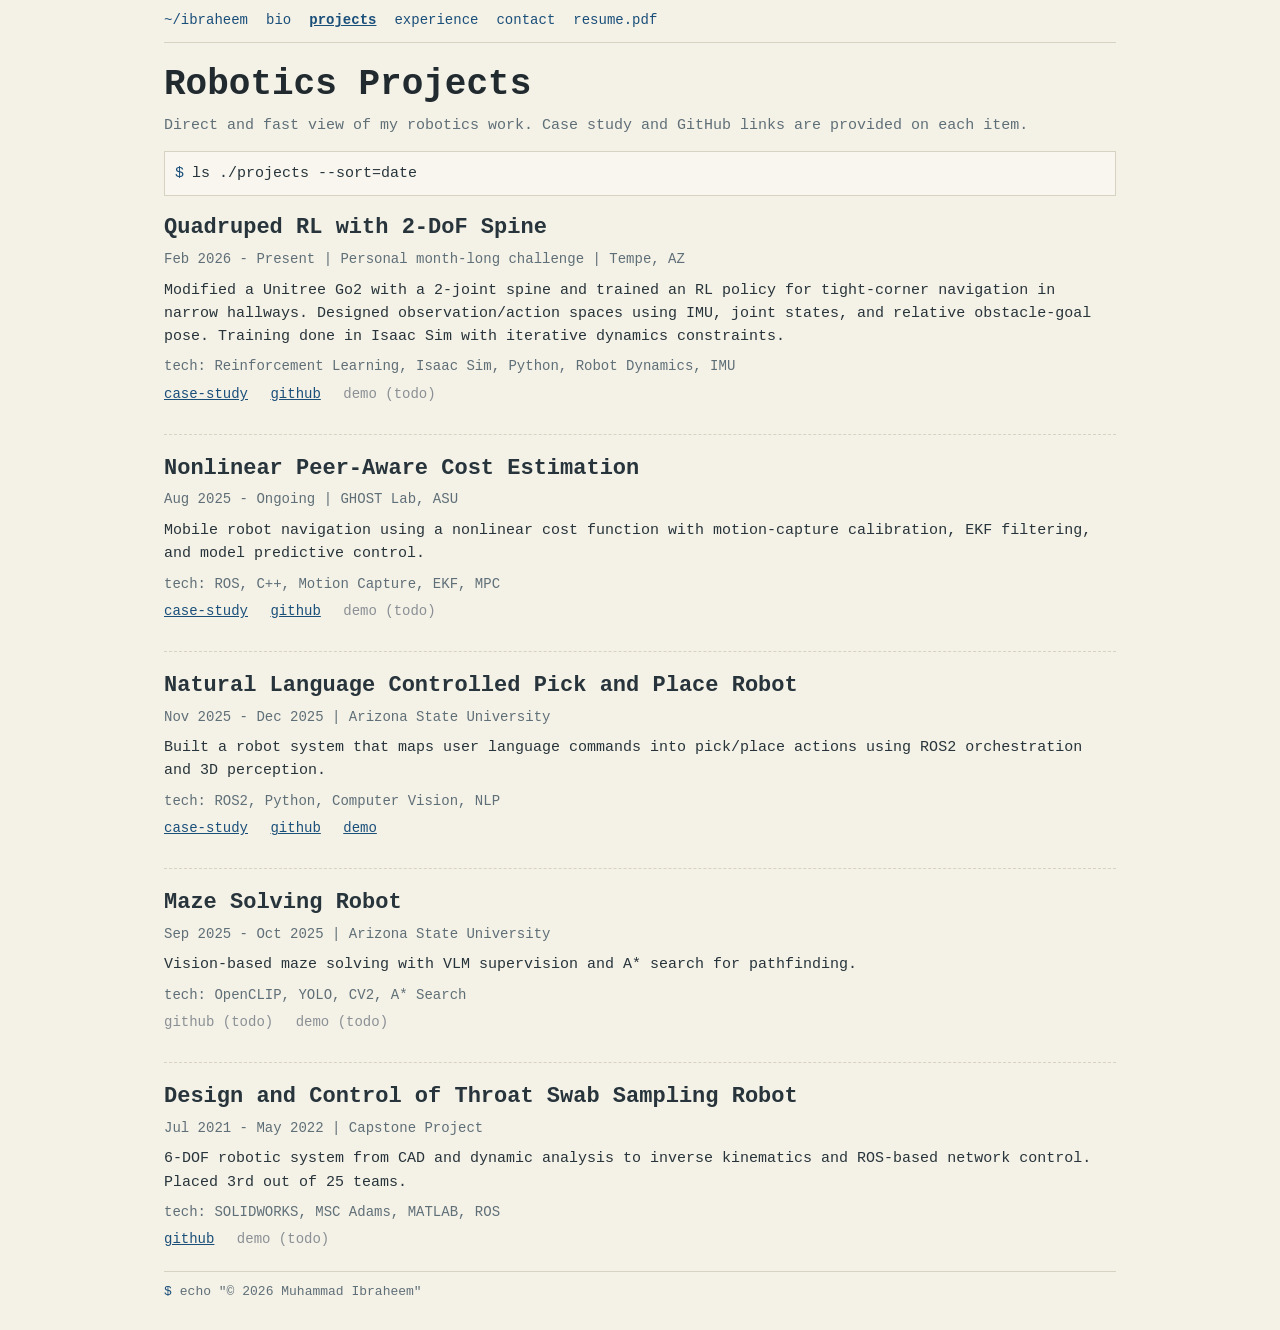
==== projects/index.html @ 0179cc56 "Add real GitHub and demo links for robotics projects" ====
<!DOCTYPE html>
<html lang="en">
<head>
    <meta charset="UTF-8">
    <meta name="viewport" content="width=device-width, initial-scale=1.0">
    <title>Projects | Muhammad Ibraheem</title>
    <meta name="description" content="Robotics projects by Muhammad Ibraheem with direct links to case studies and GitHub.">
    <meta name="author" content="Muhammad Ibraheem">
    <meta name="robots" content="index,follow">
    <link rel="canonical" href="https://ibraheem-111.github.io/projects/">
    <meta property="og:title" content="Projects | Muhammad Ibraheem">
    <meta property="og:description" content="Direct overview of robotics projects with case studies and GitHub links.">
    <meta property="og:type" content="website">
    <meta property="og:url" content="https://ibraheem-111.github.io/projects/">
    <meta property="og:image" content="https://ibraheem-111.github.io/ibraheem.jpg">
    <meta name="twitter:card" content="summary_large_image">
    <meta name="twitter:title" content="Projects | Muhammad Ibraheem">
    <meta name="twitter:description" content="Direct overview of robotics projects with case studies and GitHub links.">
    <meta name="twitter:image" content="https://ibraheem-111.github.io/ibraheem.jpg">
    <link rel="stylesheet" href="/styles.css">
    <!-- GoatCounter Analytics -->
    <script data-goatcounter="https://ibraheem-111.goatcounter.com/count" async src="//gc.zgo.at/count.js"></script>
</head>
<body>
    <a href="#mainContent" class="skip-to-content">Skip to main content</a>
    <div class="layout">
        <nav class="top-nav" aria-label="Main navigation">
            <a href="/">~/ibraheem</a>
            <a href="/bio.html">bio</a>
            <a href="/projects/" aria-current="page">projects</a>
            <a href="/experience.html">experience</a>
            <a href="/contact.html">contact</a>
            <a href="/resume.pdf" download>resume.pdf</a>
        </nav>

        <main id="mainContent">
            <h1>Robotics Projects</h1>
            <p class="lead">Direct and fast view of my robotics work. Case study and GitHub links are provided on each item.</p>

            <div class="block"><span class="prompt">$</span>ls ./projects --sort=date</div>

            <section class="project" aria-labelledby="quadruped-title">
                <h2 id="quadruped-title">Quadruped RL with 2-DoF Spine</h2>
                <p class="meta">Feb 2026 - Present | Personal month-long challenge | Tempe, AZ</p>
                <p class="desc">Modified a Unitree Go2 with a 2-joint spine and trained an RL policy for tight-corner navigation in narrow hallways. Designed observation/action spaces using IMU, joint states, and relative obstacle-goal pose. Training done in Isaac Sim with iterative dynamics constraints.</p>
                <p class="tags">tech: Reinforcement Learning, Isaac Sim, Python, Robot Dynamics, IMU</p>
                <p class="links">
                    <a href="/projects/quadruped-rl-2dof-spine.html">case-study</a>
                    <a href="https://github.com/ibraheem-111/quadruped-spine-link" target="_blank" rel="noopener noreferrer">github</a>
                    <span class="disabled">demo (todo)</span>
                </p>
            </section>

            <section class="project" aria-labelledby="nonlinear-title">
                <h2 id="nonlinear-title">Nonlinear Peer-Aware Cost Estimation</h2>
                <p class="meta">Aug 2025 - Ongoing | GHOST Lab, ASU</p>
                <p class="desc">Mobile robot navigation using a nonlinear cost function with motion-capture calibration, EKF filtering, and model predictive control.</p>
                <p class="tags">tech: ROS, C++, Motion Capture, EKF, MPC</p>
                <p class="links">
                    <a href="/projects/nonlinear-peer-aware-cost-estimation.html">case-study</a>
                    <a href="https://github.com/YousefSoltanian/intent_comm_ros2_ws/tree/main/src" target="_blank" rel="noopener noreferrer">github</a>
                    <span class="disabled">demo (todo)</span>
                </p>
            </section>

            <section class="project" aria-labelledby="nlpp-title">
                <h2 id="nlpp-title">Natural Language Controlled Pick and Place Robot</h2>
                <p class="meta">Nov 2025 - Dec 2025 | Arizona State University</p>
                <p class="desc">Built a robot system that maps user language commands into pick/place actions using ROS2 orchestration and 3D perception.</p>
                <p class="tags">tech: ROS2, Python, Computer Vision, NLP</p>
                <p class="links">
                    <a href="/projects/nl-pick-and-place.html">case-study</a>
                    <a href="https://github.com/ibraheem-111/ras545-final" target="_blank" rel="noopener noreferrer">github</a>
                    <a href="https://youtu.be/O5aPdSGbs1w" target="_blank" rel="noopener noreferrer">demo</a>
                </p>
            </section>

            <section class="project" aria-labelledby="maze-title">
                <h2 id="maze-title">Maze Solving Robot</h2>
                <p class="meta">Sep 2025 - Oct 2025 | Arizona State University</p>
                <p class="desc">Vision-based maze solving with VLM supervision and A* search for pathfinding.</p>
                <p class="tags">tech: OpenCLIP, YOLO, CV2, A* Search</p>
                <p class="links">
                    <span class="disabled">github (todo)</span>
                    <span class="disabled">demo (todo)</span>
                </p>
            </section>

            <section class="project" aria-labelledby="swab-title">
                <h2 id="swab-title">Design and Control of Throat Swab Sampling Robot</h2>
                <p class="meta">Jul 2021 - May 2022 | Capstone Project</p>
                <p class="desc">6-DOF robotic system from CAD and dynamic analysis to inverse kinematics and ROS-based network control. Placed 3rd out of 25 teams.</p>
                <p class="tags">tech: SOLIDWORKS, MSC Adams, MATLAB, ROS</p>
                <p class="links">
                    <a href="https://github.com/ibraheem-111/Design-and-Control-of-Throat-Swab-Sampling-Robot" target="_blank" rel="noopener noreferrer">github</a>
                    <span class="disabled">demo (todo)</span>
                </p>
            </section>
        </main>

        <footer>
            <div><span class="prompt">$</span>echo "© 2026 Muhammad Ibraheem"</div>
        </footer>
    </div>
</body>
</html>
---- styles.css ----
:root {
    --bg: #f4f1e6;
    --panel: #f8f6ee;
    --text: #27343b;
    --muted: #5f6f78;
    --link: #1a4f7a;
    --border: #d8d2c2;
}

* {
    box-sizing: border-box;
}

html,
body {
    margin: 0;
    padding: 0;
}

body {
    font-family: "Courier New", Courier, monospace;
    background: var(--bg);
    color: var(--text);
    line-height: 1.55;
    font-size: 15px;
}

.layout {
    max-width: 980px;
    margin: 0 auto;
    padding: 0 14px 28px;
}

.top-nav {
    border-bottom: 1px solid var(--border);
    padding: 10px 0;
    font-size: 14px;
    display: flex;
    flex-wrap: wrap;
    gap: 18px;
}

.top-nav a {
    color: var(--link);
    text-decoration: none;
}

.top-nav a:hover,
.top-nav a:focus-visible {
    text-decoration: underline;
}

.top-nav a[aria-current="page"] {
    text-decoration: underline;
    font-weight: 700;
}

.skip-to-content {
    position: absolute;
    left: -9999px;
    top: auto;
    width: 1px;
    height: 1px;
    overflow: hidden;
}

.skip-to-content:focus {
    left: 10px;
    top: 10px;
    width: auto;
    height: auto;
    background: var(--panel);
    border: 1px solid var(--border);
    color: var(--text);
    padding: 6px 10px;
    z-index: 1000;
}

.prompt {
    color: var(--link);
    margin-right: 8px;
}

h1 {
    margin: 20px 0 8px;
    font-size: 36px;
    line-height: 1.2;
    color: #202a2f;
}

h2 {
    margin: 18px 0 6px;
    font-size: 22px;
    line-height: 1.3;
}

h3 {
    margin: 12px 0 4px;
    font-size: 18px;
    line-height: 1.3;
}

.lead {
    margin: 0 0 14px;
    color: var(--muted);
}

.block {
    margin: 14px 0;
    border: 1px solid var(--border);
    background: var(--panel);
    padding: 10px;
}

.project,
.entry {
    margin: 16px 0 20px;
    padding-bottom: 14px;
    border-bottom: 1px dashed var(--border);
}

.project:last-child,
.entry:last-child {
    border-bottom: 0;
    padding-bottom: 0;
}

.profile-entry {
    display: flex;
    gap: 16px;
    align-items: flex-start;
}

.profile-photo {
    width: 150px;
    height: 190px;
    object-fit: cover;
    border: 1px solid var(--border);
    flex-shrink: 0;
}

.meta {
    margin: 0 0 8px;
    color: var(--muted);
    font-size: 14px;
}

.desc {
    margin: 0 0 8px;
}

.tags {
    margin: 6px 0;
    color: var(--muted);
    font-size: 14px;
}

.links {
    margin-top: 6px;
    font-size: 14px;
}

.links a {
    color: var(--link);
    margin-right: 14px;
}

.links .disabled {
    color: #8a9095;
    text-decoration: none;
    cursor: default;
    margin-right: 14px;
}

.list {
    margin: 8px 0;
    padding-left: 20px;
}

.list li {
    margin-bottom: 6px;
}

footer {
    border-top: 1px solid var(--border);
    margin-top: 18px;
    padding-top: 10px;
    color: var(--muted);
    font-size: 13px;
}

@media (max-width: 768px) {
    h1 {
        font-size: 30px;
    }

    .layout {
        padding: 0 10px 24px;
    }

    .top-nav {
        gap: 12px;
    }

    .profile-entry {
        flex-direction: column;
    }

    .profile-photo {
        width: 130px;
        height: 165px;
    }
}

@media (prefers-reduced-motion: reduce) {
    *,
    *::before,
    *::after {
        animation-duration: 0.01ms !important;
        animation-iteration-count: 1 !important;
        transition-duration: 0.01ms !important;
        scroll-behavior: auto !important;
    }
}
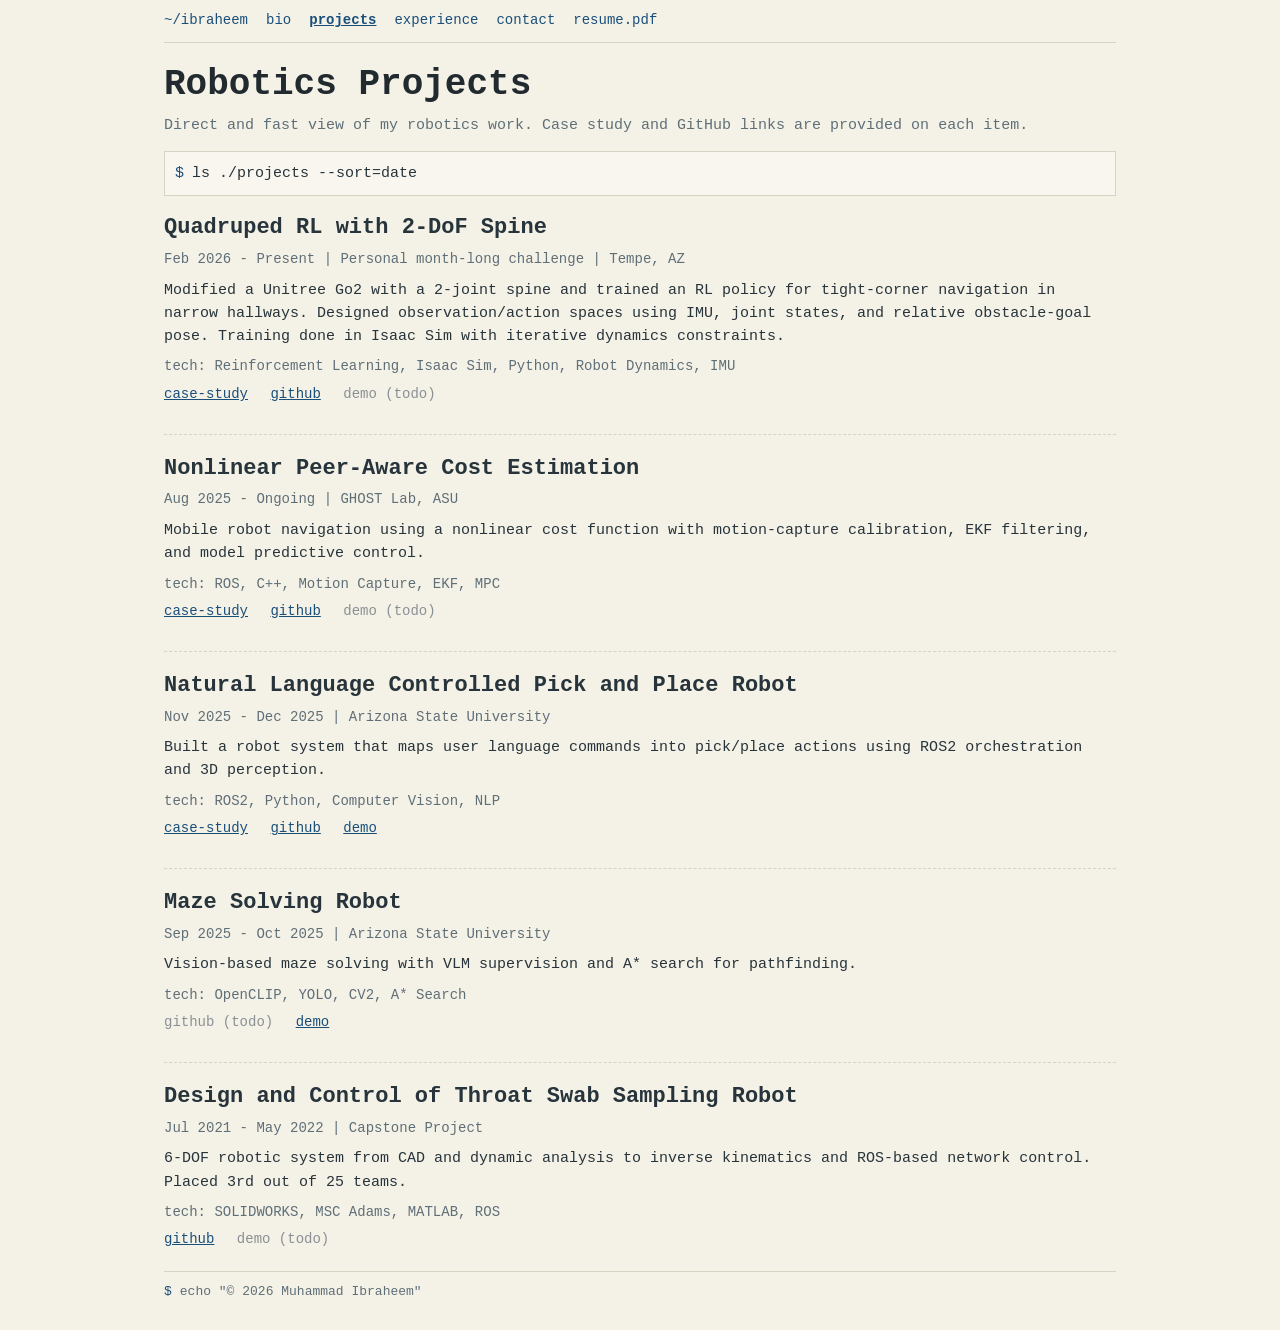
==== commit 5ee7d489: "Add maze solving robot LinkedIn demo link" ====
--- a/projects/index.html
+++ b/projects/index.html
@@ -82,7 +82,7 @@
                 <p class="tags">tech: OpenCLIP, YOLO, CV2, A* Search</p>
                 <p class="links">
                     <span class="disabled">github (todo)</span>
-                    <span class="disabled">demo (todo)</span>
+                    <a href="https://www.linkedin.com/posts/muhammad-ibraheem-robotics_a-few-weeks-ago-i-programmed-this-robot-ugcPost-7403331270530965504-ETrW?utm_source=share&utm_medium=member_desktop&rcm=ACoAACSr9K8B1elJvjcX5cQr2xw1U8Rp2z8egsg" target="_blank" rel="noopener noreferrer">demo</a>
                 </p>
             </section>
 
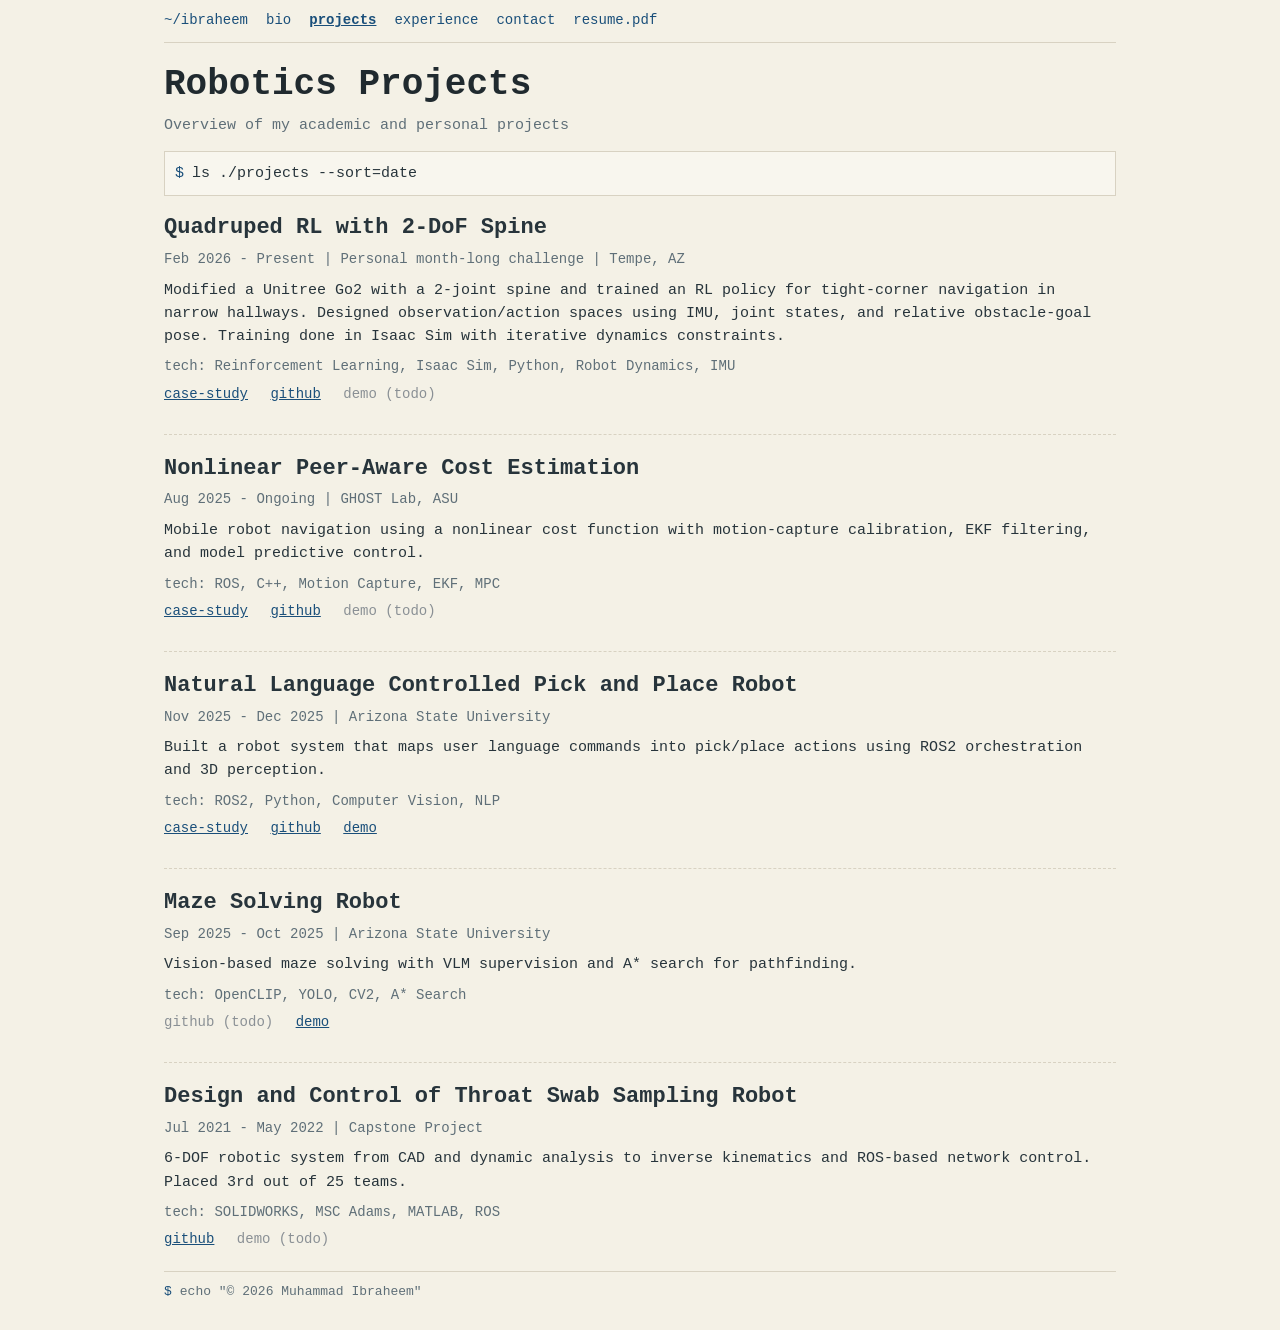
==== commit 48368908: "Update projects overview lead text" ====
--- a/projects/index.html
+++ b/projects/index.html
@@ -35,7 +35,7 @@
 
         <main id="mainContent">
             <h1>Robotics Projects</h1>
-            <p class="lead">Direct and fast view of my robotics work. Case study and GitHub links are provided on each item.</p>
+            <p class="lead">Overview of my academic and personal projects</p>
 
             <div class="block"><span class="prompt">$</span>ls ./projects --sort=date</div>
 
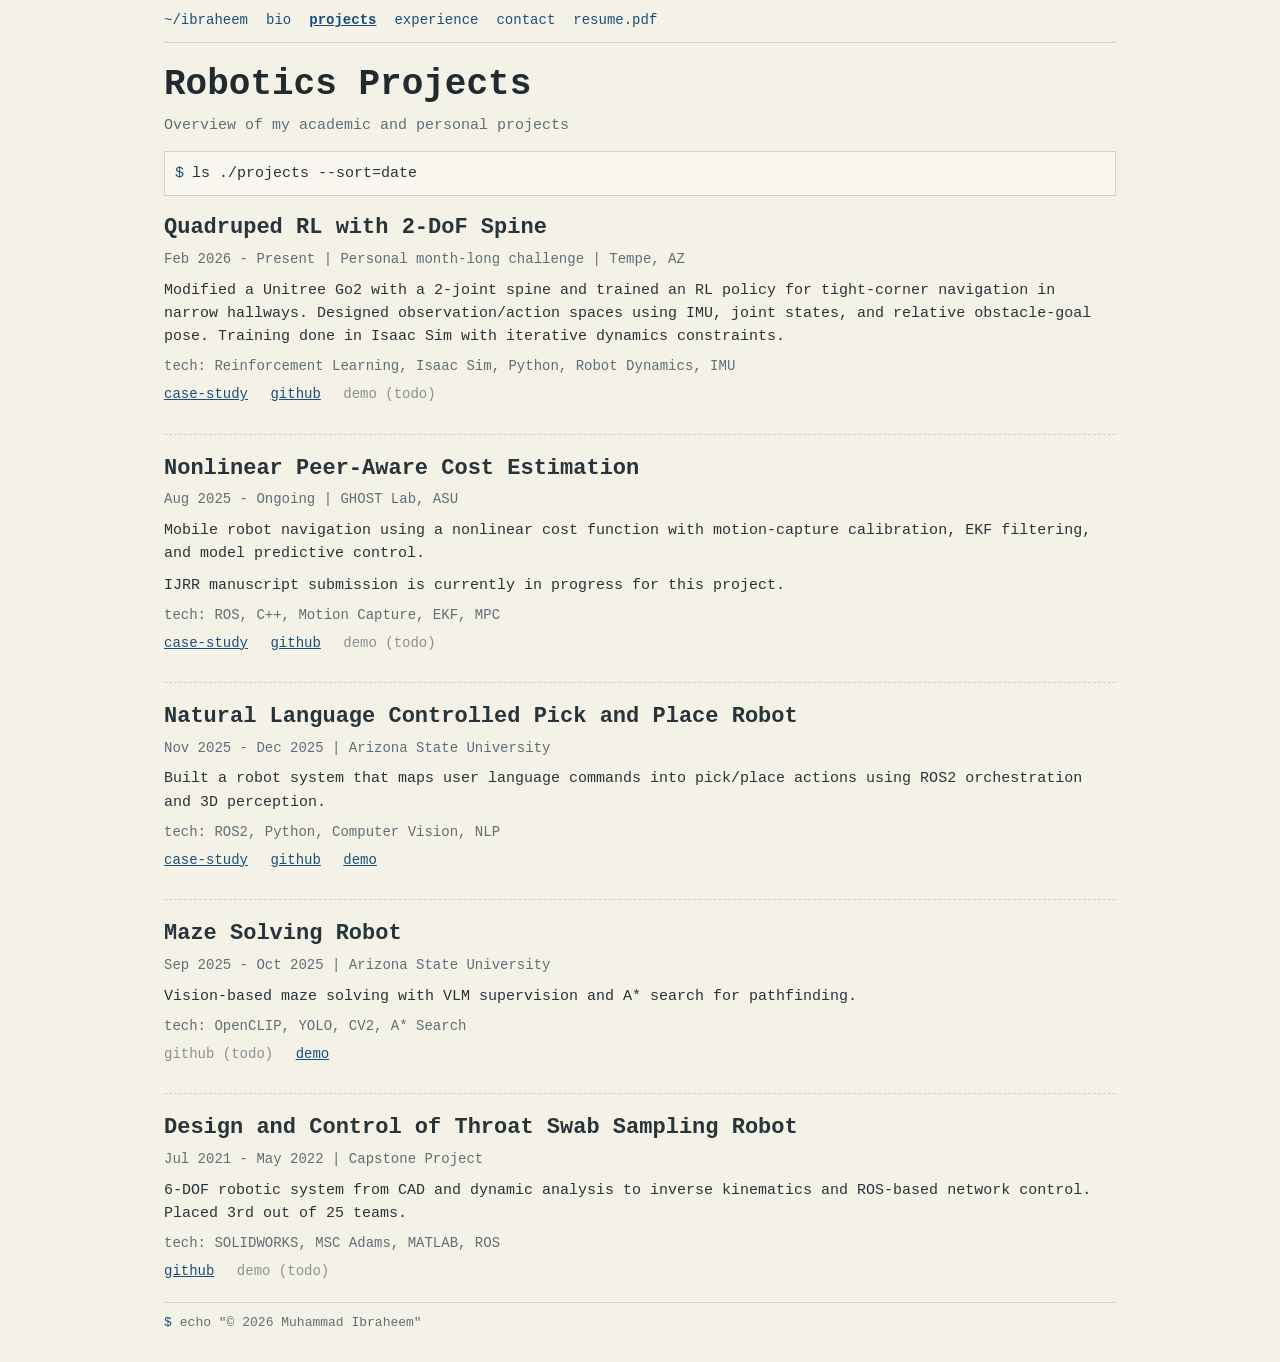
==== commit f50b2d90: "Add IJRR submission-in-progress note for nonlinear project" ====
--- a/projects/index.html
+++ b/projects/index.html
@@ -55,6 +55,7 @@
                 <h2 id="nonlinear-title">Nonlinear Peer-Aware Cost Estimation</h2>
                 <p class="meta">Aug 2025 - Ongoing | GHOST Lab, ASU</p>
                 <p class="desc">Mobile robot navigation using a nonlinear cost function with motion-capture calibration, EKF filtering, and model predictive control.</p>
+                <p class="desc">IJRR manuscript submission is currently in progress for this project.</p>
                 <p class="tags">tech: ROS, C++, Motion Capture, EKF, MPC</p>
                 <p class="links">
                     <a href="/projects/nonlinear-peer-aware-cost-estimation.html">case-study</a>
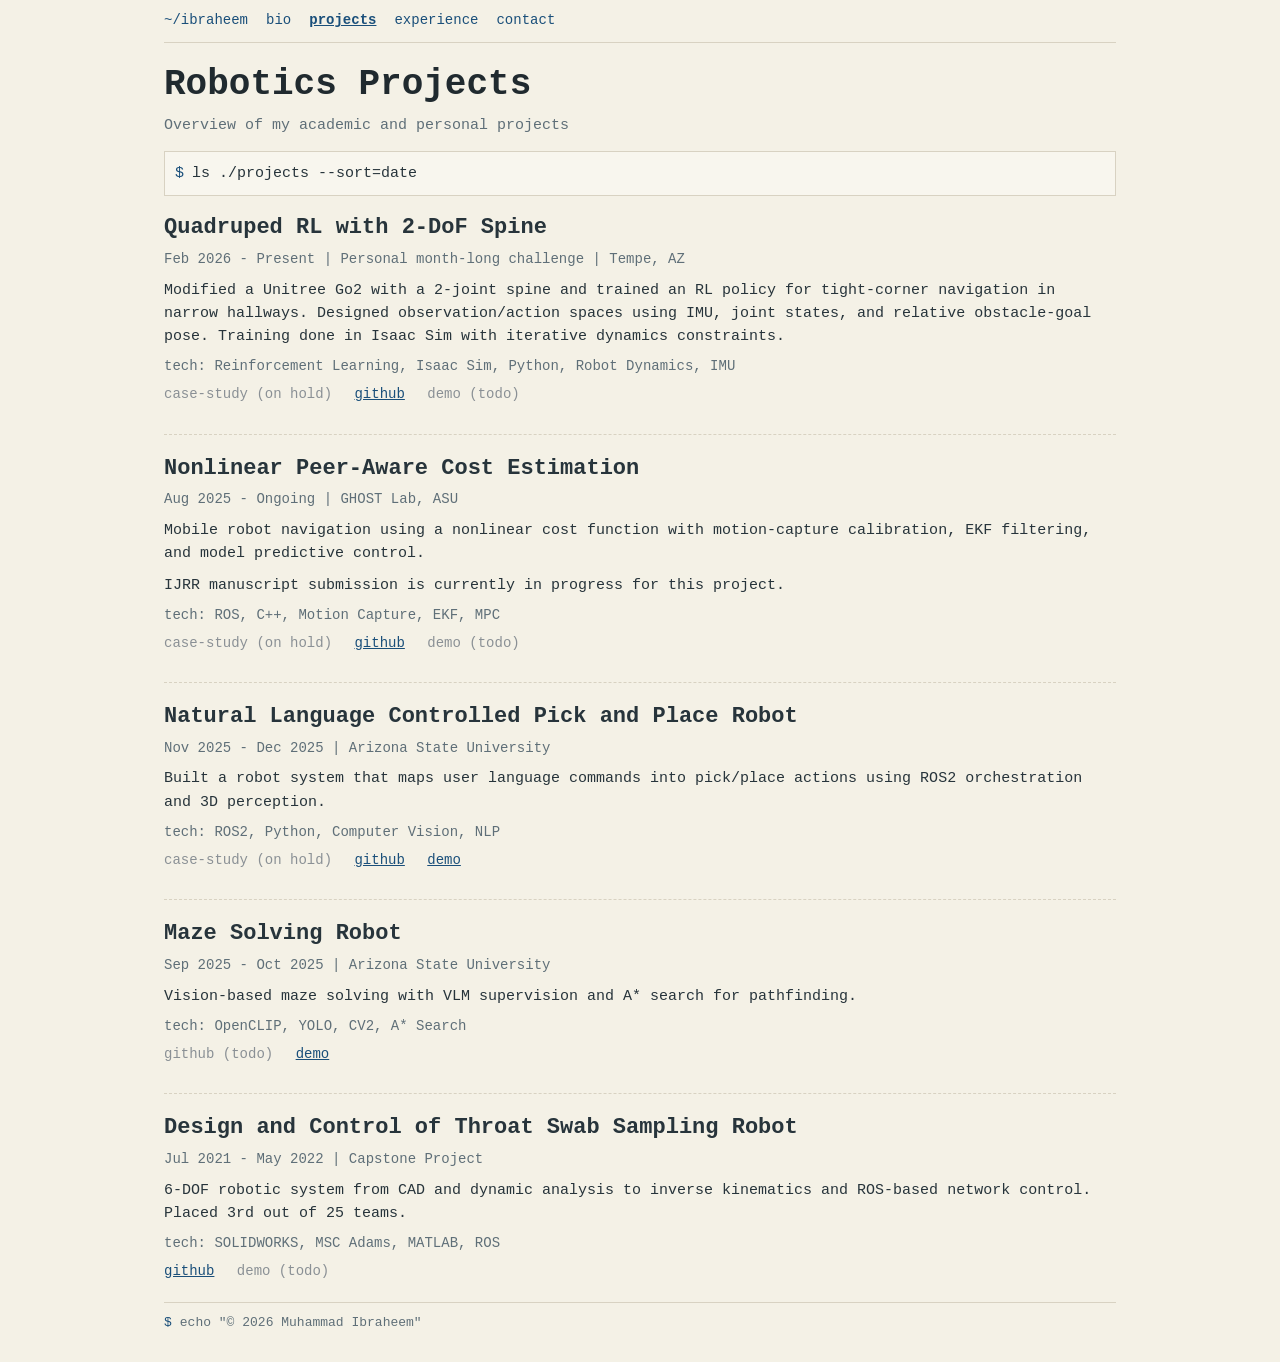
==== commit dee6c47c: "Finalize portfolio cleanup, contact privacy updates, and favicon/image fixes" ====
--- a/projects/index.html
+++ b/projects/index.html
@@ -12,11 +12,13 @@
     <meta property="og:description" content="Direct overview of robotics projects with case studies and GitHub links.">
     <meta property="og:type" content="website">
     <meta property="og:url" content="https://ibraheem-111.github.io/projects/">
-    <meta property="og:image" content="https://ibraheem-111.github.io/ibraheem.jpg">
+    <meta property="og:image" content="https://ibraheem-111.github.io/ibraheem-coit-tower.jpeg">
     <meta name="twitter:card" content="summary_large_image">
     <meta name="twitter:title" content="Projects | Muhammad Ibraheem">
     <meta name="twitter:description" content="Direct overview of robotics projects with case studies and GitHub links.">
-    <meta name="twitter:image" content="https://ibraheem-111.github.io/ibraheem.jpg">
+    <meta name="twitter:image" content="https://ibraheem-111.github.io/ibraheem-coit-tower.jpeg">
+    <link rel="icon" type="image/svg+xml" href="/favicon.svg">
+    <link rel="shortcut icon" href="/favicon.svg">
     <link rel="stylesheet" href="/styles.css">
     <!-- GoatCounter Analytics -->
     <script data-goatcounter="https://ibraheem-111.goatcounter.com/count" async src="//gc.zgo.at/count.js"></script>
@@ -30,7 +32,6 @@
             <a href="/projects/" aria-current="page">projects</a>
             <a href="/experience.html">experience</a>
             <a href="/contact.html">contact</a>
-            <a href="/resume.pdf" download>resume.pdf</a>
         </nav>
 
         <main id="mainContent">
@@ -45,7 +46,7 @@
                 <p class="desc">Modified a Unitree Go2 with a 2-joint spine and trained an RL policy for tight-corner navigation in narrow hallways. Designed observation/action spaces using IMU, joint states, and relative obstacle-goal pose. Training done in Isaac Sim with iterative dynamics constraints.</p>
                 <p class="tags">tech: Reinforcement Learning, Isaac Sim, Python, Robot Dynamics, IMU</p>
                 <p class="links">
-                    <a href="/projects/quadruped-rl-2dof-spine.html">case-study</a>
+                    <span class="disabled">case-study (on hold)</span>
                     <a href="https://github.com/ibraheem-111/quadruped-spine-link" target="_blank" rel="noopener noreferrer">github</a>
                     <span class="disabled">demo (todo)</span>
                 </p>
@@ -58,7 +59,7 @@
                 <p class="desc">IJRR manuscript submission is currently in progress for this project.</p>
                 <p class="tags">tech: ROS, C++, Motion Capture, EKF, MPC</p>
                 <p class="links">
-                    <a href="/projects/nonlinear-peer-aware-cost-estimation.html">case-study</a>
+                    <span class="disabled">case-study (on hold)</span>
                     <a href="https://github.com/YousefSoltanian/intent_comm_ros2_ws/tree/main/src" target="_blank" rel="noopener noreferrer">github</a>
                     <span class="disabled">demo (todo)</span>
                 </p>
@@ -70,7 +71,7 @@
                 <p class="desc">Built a robot system that maps user language commands into pick/place actions using ROS2 orchestration and 3D perception.</p>
                 <p class="tags">tech: ROS2, Python, Computer Vision, NLP</p>
                 <p class="links">
-                    <a href="/projects/nl-pick-and-place.html">case-study</a>
+                    <span class="disabled">case-study (on hold)</span>
                     <a href="https://github.com/ibraheem-111/ras545-final" target="_blank" rel="noopener noreferrer">github</a>
                     <a href="https://youtu.be/O5aPdSGbs1w" target="_blank" rel="noopener noreferrer">demo</a>
                 </p>
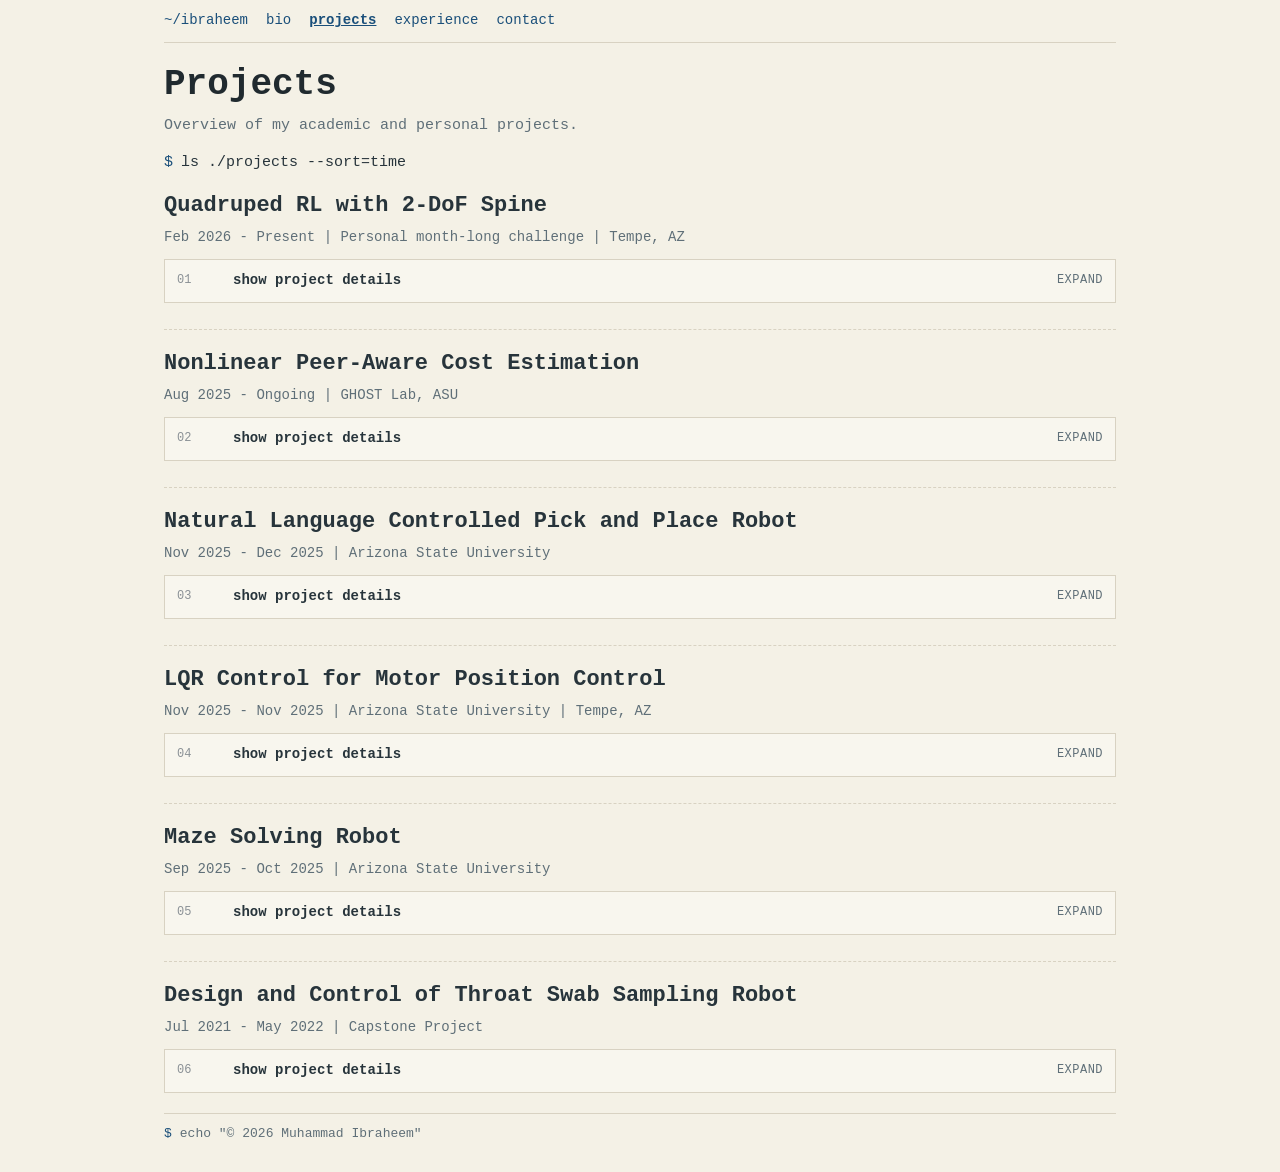
==== commit 047f50ef: "bash now looks better" ====
--- a/projects/index.html
+++ b/projects/index.html
@@ -35,68 +35,160 @@
         </nav>
 
         <main id="mainContent">
-            <h1>Robotics Projects</h1>
-            <p class="lead">Overview of my academic and personal projects</p>
-
-            <div class="block"><span class="prompt">$</span>ls ./projects --sort=date</div>
+            <h1>Projects</h1>
+            <p class="lead">Overview of my academic and personal projects.</p>
+
+            <div class="block"><span class="prompt">$</span>ls ./projects --sort=time</div>
 
             <section class="project" aria-labelledby="quadruped-title">
                 <h2 id="quadruped-title">Quadruped RL with 2-DoF Spine</h2>
                 <p class="meta">Feb 2026 - Present | Personal month-long challenge | Tempe, AZ</p>
-                <p class="desc">Modified a Unitree Go2 with a 2-joint spine and trained an RL policy for tight-corner navigation in narrow hallways. Designed observation/action spaces using IMU, joint states, and relative obstacle-goal pose. Training done in Isaac Sim with iterative dynamics constraints.</p>
-                <p class="tags">tech: Reinforcement Learning, Isaac Sim, Python, Robot Dynamics, IMU</p>
-                <p class="links">
-                    <span class="disabled">case-study (on hold)</span>
-                    <a href="https://github.com/ibraheem-111/quadruped-spine-link" target="_blank" rel="noopener noreferrer">github</a>
-                    <span class="disabled">demo (todo)</span>
-                </p>
+                <details class="project-details project-toggle">
+                    <summary>
+                        <span class="toggle-num">01</span>
+                        <span class="toggle-title">show project details</span>
+                        <span class="toggle-meta">expand</span>
+                    </summary>
+                    <p class="desc">Modified a Unitree Go2 with a 2-joint spine and trained an RL policy for tight-corner navigation in narrow hallways. Designed observation/action spaces using IMU, joint states, and relative obstacle-goal pose. Training done in Isaac Sim with iterative dynamics constraints.</p>
+                    <p class="tags">tech: Reinforcement Learning, Isaac Sim, Python, Robot Dynamics, IMU</p>
+                    <ul class="list">
+                        <li>Trained a locomotion policy for a Unitree Go2 quadruped under challenging terrain conditions.</li>
+                        <li>Designed observation and action spaces using IMU, joint states, and relative obstacle-goal pose.</li>
+                        <li>Iteratively tuned rewards and simulation constraints for robust tight-corner and hallway navigation.</li>
+                    </ul>
+                    <p class="links">
+                        <span class="disabled">case-study (on hold)</span>
+                        <a href="https://github.com/ibraheem-111/quadruped-spine-link" target="_blank" rel="noopener noreferrer">github</a>
+                        <span class="disabled">demo (todo)</span>
+                    </p>
+                </details>
             </section>
 
             <section class="project" aria-labelledby="nonlinear-title">
                 <h2 id="nonlinear-title">Nonlinear Peer-Aware Cost Estimation</h2>
                 <p class="meta">Aug 2025 - Ongoing | GHOST Lab, ASU</p>
-                <p class="desc">Mobile robot navigation using a nonlinear cost function with motion-capture calibration, EKF filtering, and model predictive control.</p>
-                <p class="desc">IJRR manuscript submission is currently in progress for this project.</p>
-                <p class="tags">tech: ROS, C++, Motion Capture, EKF, MPC</p>
-                <p class="links">
-                    <span class="disabled">case-study (on hold)</span>
-                    <a href="https://github.com/YousefSoltanian/intent_comm_ros2_ws/tree/main/src" target="_blank" rel="noopener noreferrer">github</a>
-                    <span class="disabled">demo (todo)</span>
-                </p>
+                <details class="project-details project-toggle">
+                    <summary>
+                        <span class="toggle-num">02</span>
+                        <span class="toggle-title">show project details</span>
+                        <span class="toggle-meta">expand</span>
+                    </summary>
+                    <p class="desc">Mobile robot navigation using a nonlinear cost function with motion-capture calibration, EKF filtering, and model predictive control.</p>
+                    <p class="desc">IJRR manuscript submission is currently in progress for this project.</p>
+                    <p class="tags">tech: ROS, C++, Motion Capture, EKF, MPC</p>
+                    <ul class="list">
+                        <li>Programmed a mobile robot to move based on a nonlinear peer-aware cost function.</li>
+                        <li>Calibrated motion capture to estimate real-time positions of rigid bodies.</li>
+                        <li>Developed ROS nodes in C++ for real-time control and feedback collection.</li>
+                        <li>Used Extended Kalman Filter to reduce motion-capture noise.</li>
+                        <li>Applied Model Predictive Control for trajectory planning and robot motion control.</li>
+                        <li>Integrated Bayesian intent inference for belief-aware decision making.</li>
+                    </ul>
+                    <p class="links">
+                        <span class="disabled">case-study (on hold)</span>
+                        <a href="https://github.com/YousefSoltanian/intent_comm_ros2_ws/tree/main/src" target="_blank" rel="noopener noreferrer">github</a>
+                        <span class="disabled">demo (todo)</span>
+                    </p>
+                </details>
             </section>
 
             <section class="project" aria-labelledby="nlpp-title">
                 <h2 id="nlpp-title">Natural Language Controlled Pick and Place Robot</h2>
                 <p class="meta">Nov 2025 - Dec 2025 | Arizona State University</p>
-                <p class="desc">Built a robot system that maps user language commands into pick/place actions using ROS2 orchestration and 3D perception.</p>
-                <p class="tags">tech: ROS2, Python, Computer Vision, NLP</p>
-                <p class="links">
-                    <span class="disabled">case-study (on hold)</span>
-                    <a href="https://github.com/ibraheem-111/ras545-final" target="_blank" rel="noopener noreferrer">github</a>
-                    <a href="https://youtu.be/O5aPdSGbs1w" target="_blank" rel="noopener noreferrer">demo</a>
-                </p>
+                <details class="project-details project-toggle">
+                    <summary>
+                        <span class="toggle-num">03</span>
+                        <span class="toggle-title">show project details</span>
+                        <span class="toggle-meta">expand</span>
+                    </summary>
+                    <p class="desc">Built a robot system that maps user language commands into pick/place actions using ROS2 orchestration and 3D perception.</p>
+                    <p class="tags">tech: ROS2, Python, Computer Vision, NLP</p>
+                    <ul class="list">
+                        <li>Programmed a robot to pick and place colored and sized blocks based on user instructions.</li>
+                        <li>Created a ROS2 orchestrator node to delegate tasks using ROS2 actions.</li>
+                        <li>Implemented stereo perception for object size, color, and depth estimation.</li>
+                        <li>Added retry and verification loops for failed manipulations.</li>
+                    </ul>
+                    <p class="links">
+                        <span class="disabled">case-study (on hold)</span>
+                        <a href="https://github.com/ibraheem-111/ras545-final" target="_blank" rel="noopener noreferrer">github</a>
+                        <a href="https://youtu.be/O5aPdSGbs1w" target="_blank" rel="noopener noreferrer">demo</a>
+                    </p>
+                </details>
+            </section>
+
+            <section class="project" aria-labelledby="lqr-title">
+                <h2 id="lqr-title">LQR Control for Motor Position Control</h2>
+                <p class="meta">Nov 2025 - Nov 2025 | Arizona State University | Tempe, AZ</p>
+                <details class="project-details project-toggle">
+                    <summary>
+                        <span class="toggle-num">04</span>
+                        <span class="toggle-title">show project details</span>
+                        <span class="toggle-meta">expand</span>
+                    </summary>
+                    <p class="desc">Built and evaluated LQR-based controllers for motor position control and disturbance-robust cart-pole stabilization.</p>
+                    <p class="tags">tech: SIMULINK, Arduino, ROS2, Gazebo, LQR, State Feedback, IIR Filtering</p>
+                    <ul class="list">
+                        <li>Built an LQR position controller in SIMULINK and ported it to Arduino.</li>
+                        <li>Implemented state-feedback control with IIR velocity filtering to reject encoder noise.</li>
+                        <li>Developed and analyzed an LQR cart-pole controller in ROS2 and Gazebo under stochastic earthquake disturbances, tuning Q and R matrices to balance stability and control effort.</li>
+                        <li>Evaluated system performance using pole angle deviation, cart displacement, and control effort metrics.</li>
+                    </ul>
+                    <p class="links">
+                        <span class="disabled">case-study (on hold)</span>
+                        <span class="disabled">github (todo)</span>
+                        <span class="disabled">demo (todo)</span>
+                    </p>
+                </details>
             </section>
 
             <section class="project" aria-labelledby="maze-title">
                 <h2 id="maze-title">Maze Solving Robot</h2>
                 <p class="meta">Sep 2025 - Oct 2025 | Arizona State University</p>
-                <p class="desc">Vision-based maze solving with VLM supervision and A* search for pathfinding.</p>
-                <p class="tags">tech: OpenCLIP, YOLO, CV2, A* Search</p>
-                <p class="links">
-                    <span class="disabled">github (todo)</span>
-                    <a href="https://www.linkedin.com/posts/muhammad-ibraheem-robotics_a-few-weeks-ago-i-programmed-this-robot-ugcPost-7403331270530965504-ETrW?utm_source=share&utm_medium=member_desktop&rcm=ACoAACSr9K8B1elJvjcX5cQr2xw1U8Rp2z8egsg" target="_blank" rel="noopener noreferrer">demo</a>
-                </p>
+                <details class="project-details project-toggle">
+                    <summary>
+                        <span class="toggle-num">05</span>
+                        <span class="toggle-title">show project details</span>
+                        <span class="toggle-meta">expand</span>
+                    </summary>
+                    <p class="desc">Vision-based maze solving with VLM supervision and A* search for pathfinding.</p>
+                    <p class="tags">tech: OpenCLIP, YOLO, CV2, A* Search</p>
+                    <ul class="list">
+                        <li>Used OpenCLIP VLM as a supervisor agent to trigger the maze-solving pipeline.</li>
+                        <li>Leveraged YOLO and CV2 for computer vision to isolate the maze region.</li>
+                        <li>Implemented A* search to find maze solutions.</li>
+                        <li>Used multithreading to separate motion control and maze detection modules.</li>
+                    </ul>
+                    <p class="links">
+                        <span class="disabled">github (todo)</span>
+                        <a href="https://www.linkedin.com/posts/muhammad-ibraheem-robotics_a-few-weeks-ago-i-programmed-this-robot-ugcPost-7403331270530965504-ETrW?utm_source=share&utm_medium=member_desktop&rcm=ACoAACSr9K8B1elJvjcX5cQr2xw1U8Rp2z8egsg" target="_blank" rel="noopener noreferrer">demo</a>
+                    </p>
+                </details>
             </section>
 
             <section class="project" aria-labelledby="swab-title">
                 <h2 id="swab-title">Design and Control of Throat Swab Sampling Robot</h2>
                 <p class="meta">Jul 2021 - May 2022 | Capstone Project</p>
-                <p class="desc">6-DOF robotic system from CAD and dynamic analysis to inverse kinematics and ROS-based network control. Placed 3rd out of 25 teams.</p>
-                <p class="tags">tech: SOLIDWORKS, MSC Adams, MATLAB, ROS</p>
-                <p class="links">
-                    <a href="https://github.com/ibraheem-111/Design-and-Control-of-Throat-Swab-Sampling-Robot" target="_blank" rel="noopener noreferrer">github</a>
-                    <span class="disabled">demo (todo)</span>
-                </p>
+                <details class="project-details project-toggle">
+                    <summary>
+                        <span class="toggle-num">06</span>
+                        <span class="toggle-title">show project details</span>
+                        <span class="toggle-meta">expand</span>
+                    </summary>
+                    <p class="desc">6-DOF robotic system from CAD and dynamic analysis to inverse kinematics and ROS-based network control. Placed 3rd out of 25 teams.</p>
+                    <p class="tags">tech: SOLIDWORKS, MSC Adams, MATLAB, ROS</p>
+                    <ul class="list">
+                        <li>Achieved 3rd position in the 2022 industrial open house out of 25 competing groups.</li>
+                        <li>Designed the robot using SOLIDWORKS and MSC Adams for dynamic analysis.</li>
+                        <li>Simulated inverse kinematic equations for joint-angle calculation in MATLAB.</li>
+                        <li>Developed ROS nodes for controlling the robot over the network.</li>
+                        <li>Tuned control parameters and sensors for real-robot operation.</li>
+                    </ul>
+                    <p class="links">
+                        <a href="https://github.com/ibraheem-111/Design-and-Control-of-Throat-Swab-Sampling-Robot" target="_blank" rel="noopener noreferrer">github</a>
+                        <span class="disabled">demo (todo)</span>
+                    </p>
+                </details>
             </section>
         </main>
 
--- a/styles.css
+++ b/styles.css
@@ -106,10 +106,11 @@
 }
 
 .block {
-    margin: 14px 0;
-    border: 1px solid var(--border);
-    background: var(--panel);
-    padding: 10px;
+    margin: 14px 0 10px;
+    border: 0;
+    background: transparent;
+    padding: 0;
+    color: var(--text);
 }
 
 .project,
@@ -172,6 +173,83 @@
     margin-right: 14px;
 }
 
+.project-details {
+    margin: 8px 0 10px;
+    border-left: 2px solid var(--border);
+    padding-left: 10px;
+}
+
+.project-details summary {
+    color: var(--link);
+    cursor: pointer;
+    font-size: 14px;
+    user-select: none;
+}
+
+.project-toggle {
+    border: 1px solid var(--border);
+    background: var(--panel);
+    padding: 0;
+    margin: 10px 0 12px;
+}
+
+.project-toggle summary {
+    display: grid;
+    grid-template-columns: 44px 1fr auto;
+    gap: 12px;
+    align-items: center;
+    padding: 10px 12px;
+    list-style: none;
+    color: var(--text);
+    border-bottom: 1px solid transparent;
+}
+
+.project-toggle summary::-webkit-details-marker {
+    display: none;
+}
+
+.project-toggle[open] summary {
+    border-bottom-color: var(--border);
+}
+
+.toggle-num {
+    color: #8a9095;
+    font-size: 12px;
+}
+
+.toggle-title {
+    color: var(--text);
+    font-weight: 700;
+}
+
+.toggle-meta {
+    color: var(--muted);
+    font-size: 12px;
+    text-transform: uppercase;
+    letter-spacing: 0.04em;
+}
+
+.project-toggle > .desc,
+.project-toggle > .tags,
+.project-toggle > .list,
+.project-toggle > .links {
+    margin-left: 12px;
+    margin-right: 12px;
+}
+
+.project-toggle > .links {
+    margin-bottom: 12px;
+}
+
+.project-details[open] summary {
+    margin-bottom: 6px;
+}
+
+.project-details summary:focus-visible {
+    outline: 2px solid var(--link);
+    outline-offset: 2px;
+}
+
 .list {
     margin: 8px 0;
     padding-left: 20px;
@@ -209,6 +287,15 @@
     .profile-photo {
         width: 130px;
         height: 165px;
+    }
+
+    .project-toggle summary {
+        grid-template-columns: 34px 1fr;
+    }
+
+    .toggle-meta {
+        grid-column: 2;
+        font-size: 11px;
     }
 }
 
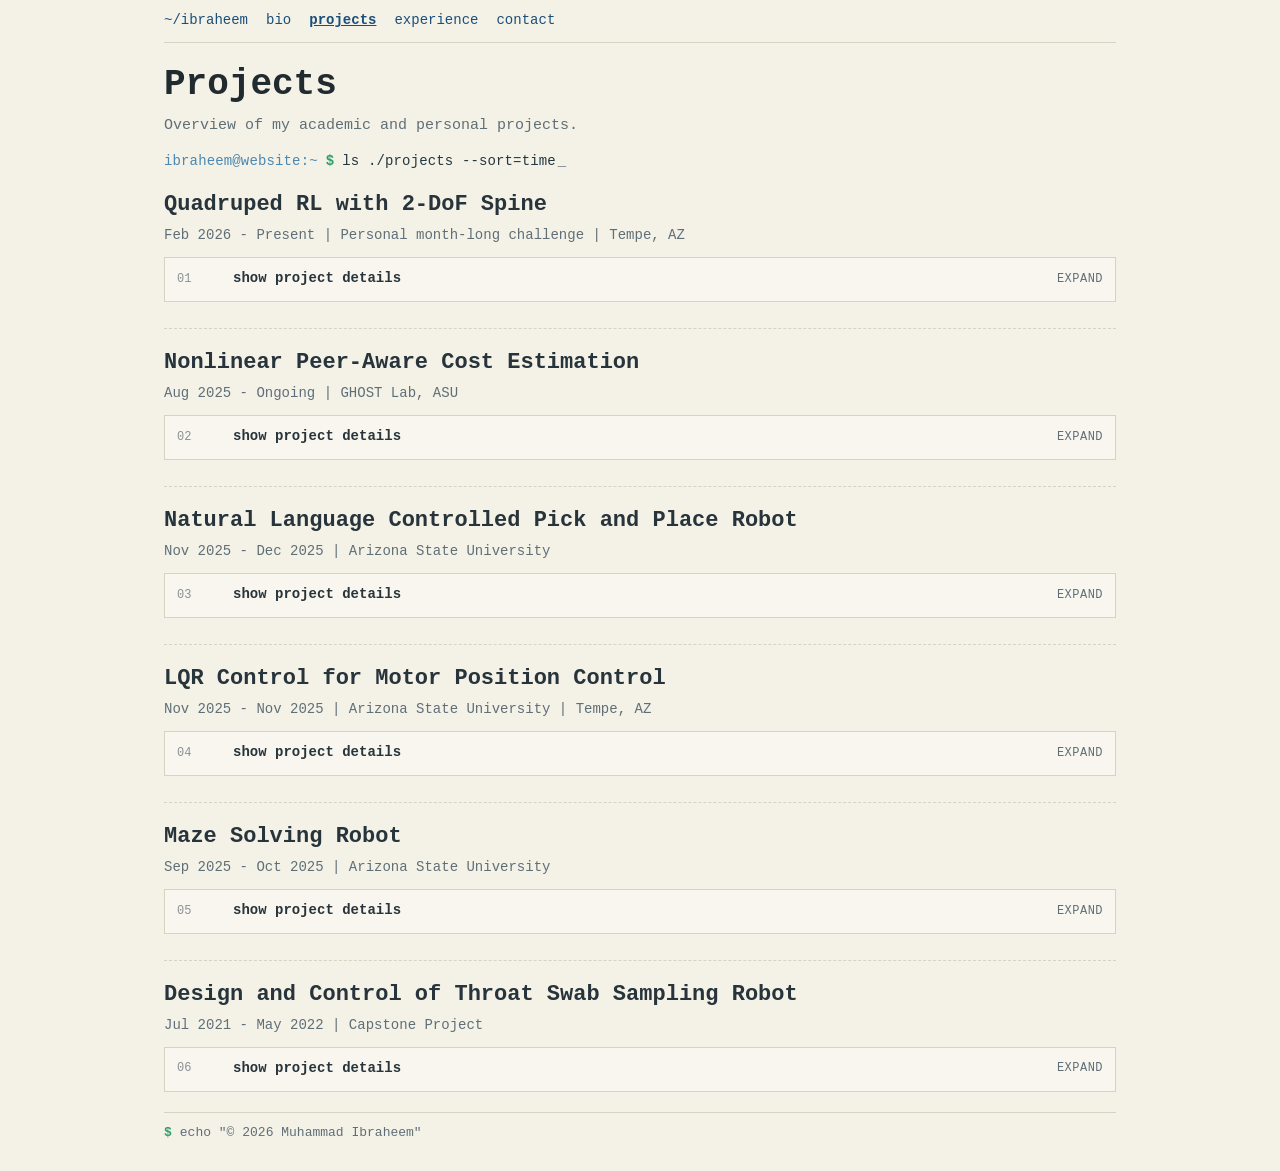
==== commit 1c2e3e4b: "no redirect page" ====
--- a/projects/index.html
+++ b/projects/index.html
@@ -28,7 +28,7 @@
     <div class="layout">
         <nav class="top-nav" aria-label="Main navigation">
             <a href="/">~/ibraheem</a>
-            <a href="/bio.html">bio</a>
+            <a href="/">bio</a>
             <a href="/projects/" aria-current="page">projects</a>
             <a href="/experience.html">experience</a>
             <a href="/contact.html">contact</a>
--- a/styles.css
+++ b/styles.css
@@ -77,8 +77,9 @@
 }
 
 .prompt {
-    color: var(--link);
+    color: #2f9f68;
     margin-right: 8px;
+    font-weight: 700;
 }
 
 h1 {
@@ -106,11 +107,36 @@
 }
 
 .block {
+    display: flex;
+    align-items: baseline;
+    flex-wrap: wrap;
+    gap: 0;
     margin: 14px 0 10px;
     border: 0;
     background: transparent;
     padding: 0;
-    color: var(--text);
+    color: #233740;
+    font-size: 14px;
+    letter-spacing: 0.01em;
+}
+
+.block::before {
+    content: "ibraheem@website:~";
+    color: #4b88b3;
+    margin-right: 8px;
+}
+
+.block::after {
+    content: "_";
+    color: #5f6f78;
+    margin-left: 2px;
+    animation: terminal-caret 1.1s step-end infinite;
+}
+
+@keyframes terminal-caret {
+    50% {
+        opacity: 0;
+    }
 }
 
 .project,
@@ -308,4 +334,8 @@
         transition-duration: 0.01ms !important;
         scroll-behavior: auto !important;
     }
-}
+
+    .block::after {
+        animation: none;
+    }
+}
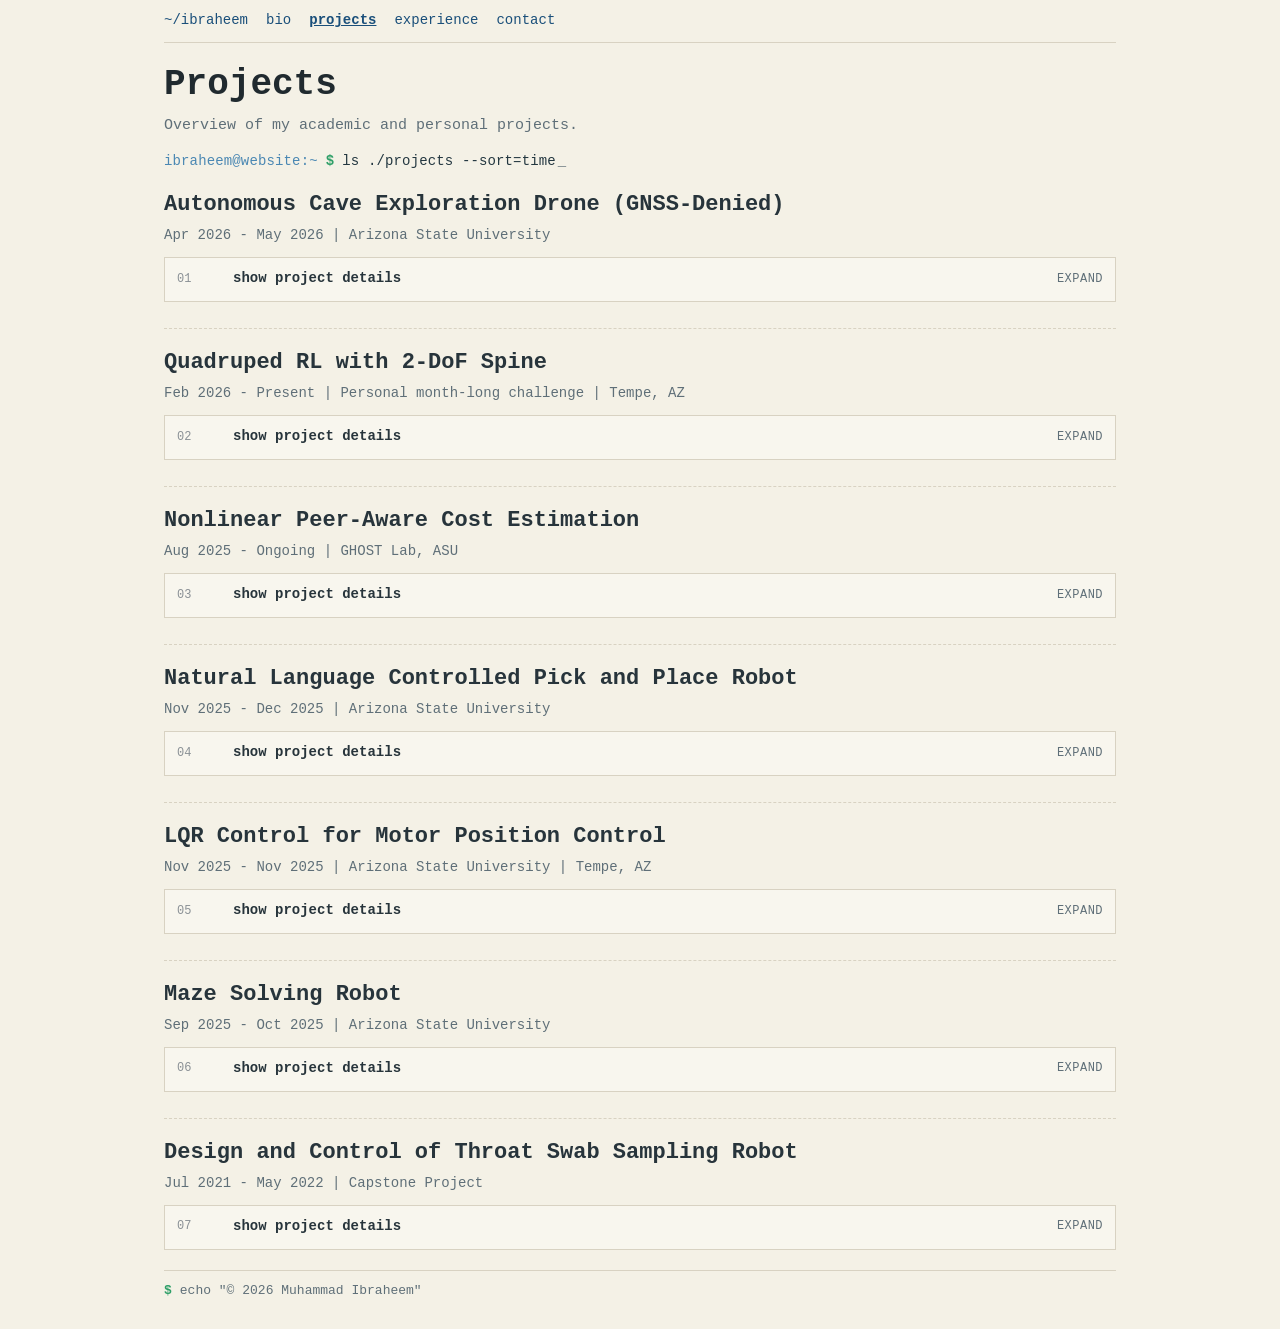
==== commit 42ab458f: "Add cave exploration drone project (case study, card, figures) Integrate the GNSS-denied autonomous " ====
--- a/projects/index.html
+++ b/projects/index.html
@@ -40,12 +40,37 @@
 
             <div class="block"><span class="prompt">$</span>ls ./projects --sort=time</div>
 
+            <section class="project" aria-labelledby="cave-title">
+                <h2 id="cave-title">Autonomous Cave Exploration Drone (GNSS-Denied)</h2>
+                <p class="meta">Apr 2026 - May 2026 | Arizona State University</p>
+                <details class="project-details project-toggle">
+                    <summary>
+                        <span class="toggle-num">01</span>
+                        <span class="toggle-title">show project details</span>
+                        <span class="toggle-meta">expand</span>
+                    </summary>
+                    <p class="desc">Frontier-based autonomous mapping of a GNSS-denied cave with a PX4/Gazebo quadrotor. Replaced GPS with external-vision EKF2 fusion, bridging RTAB-Map RGB-D odometry into PX4 and adding reactive lidar avoidance and a return-home behavior.</p>
+                    <p class="tags">tech: ROS 2, PX4, Gazebo, RTAB-Map, RGB-D SLAM, Python, Lidar</p>
+                    <ul class="list">
+                        <li>Built a PX4/Gazebo cave drone with RGB-D camera, 2D lidar, IMU, and a front spotlight.</li>
+                        <li>Configured EKF2 for GNSS-denied flight using external vision for position and heading.</li>
+                        <li>Bridged RTAB-Map odometry into PX4 VehicleOdometry with ENU/FLU to NED/FRD frame handling.</li>
+                        <li>Wrote a ROS 2 autonomy node for takeoff, cave entry, frontier exploration, local planning, avoidance, and return.</li>
+                    </ul>
+                    <p class="links">
+                        <a href="/projects/cave-exploration.html">case-study</a>
+                        <a href="https://github.com/ibraheem-111/energy-and-uncertainty-aware-active-exploration" target="_blank" rel="noopener noreferrer">github</a>
+                        <span class="disabled">demo (todo)</span>
+                    </p>
+                </details>
+            </section>
+
             <section class="project" aria-labelledby="quadruped-title">
                 <h2 id="quadruped-title">Quadruped RL with 2-DoF Spine</h2>
                 <p class="meta">Feb 2026 - Present | Personal month-long challenge | Tempe, AZ</p>
                 <details class="project-details project-toggle">
                     <summary>
-                        <span class="toggle-num">01</span>
+                        <span class="toggle-num">02</span>
                         <span class="toggle-title">show project details</span>
                         <span class="toggle-meta">expand</span>
                     </summary>
@@ -69,7 +94,7 @@
                 <p class="meta">Aug 2025 - Ongoing | GHOST Lab, ASU</p>
                 <details class="project-details project-toggle">
                     <summary>
-                        <span class="toggle-num">02</span>
+                        <span class="toggle-num">03</span>
                         <span class="toggle-title">show project details</span>
                         <span class="toggle-meta">expand</span>
                     </summary>
@@ -97,7 +122,7 @@
                 <p class="meta">Nov 2025 - Dec 2025 | Arizona State University</p>
                 <details class="project-details project-toggle">
                     <summary>
-                        <span class="toggle-num">03</span>
+                        <span class="toggle-num">04</span>
                         <span class="toggle-title">show project details</span>
                         <span class="toggle-meta">expand</span>
                     </summary>
@@ -122,7 +147,7 @@
                 <p class="meta">Nov 2025 - Nov 2025 | Arizona State University | Tempe, AZ</p>
                 <details class="project-details project-toggle">
                     <summary>
-                        <span class="toggle-num">04</span>
+                        <span class="toggle-num">05</span>
                         <span class="toggle-title">show project details</span>
                         <span class="toggle-meta">expand</span>
                     </summary>
@@ -147,7 +172,7 @@
                 <p class="meta">Sep 2025 - Oct 2025 | Arizona State University</p>
                 <details class="project-details project-toggle">
                     <summary>
-                        <span class="toggle-num">05</span>
+                        <span class="toggle-num">06</span>
                         <span class="toggle-title">show project details</span>
                         <span class="toggle-meta">expand</span>
                     </summary>
@@ -171,7 +196,7 @@
                 <p class="meta">Jul 2021 - May 2022 | Capstone Project</p>
                 <details class="project-details project-toggle">
                     <summary>
-                        <span class="toggle-num">06</span>
+                        <span class="toggle-num">07</span>
                         <span class="toggle-title">show project details</span>
                         <span class="toggle-meta">expand</span>
                     </summary>
--- a/styles.css
+++ b/styles.css
@@ -176,6 +176,16 @@
     margin: 0 0 8px;
 }
 
+.plain-link {
+    color: inherit;
+    text-decoration: inherit;
+}
+
+.plain-link:hover {
+    color: inherit;
+    text-decoration: inherit;
+}
+
 .tags {
     margin: 6px 0;
     color: var(--muted);
@@ -276,6 +286,24 @@
     outline-offset: 2px;
 }
 
+.figure {
+    margin: 14px 0;
+}
+
+.figure img {
+    display: block;
+    max-width: 100%;
+    height: auto;
+    border: 1px solid var(--border);
+    background: var(--panel);
+}
+
+.figure figcaption {
+    margin-top: 6px;
+    color: var(--muted);
+    font-size: 13px;
+}
+
 .list {
     margin: 8px 0;
     padding-left: 20px;
